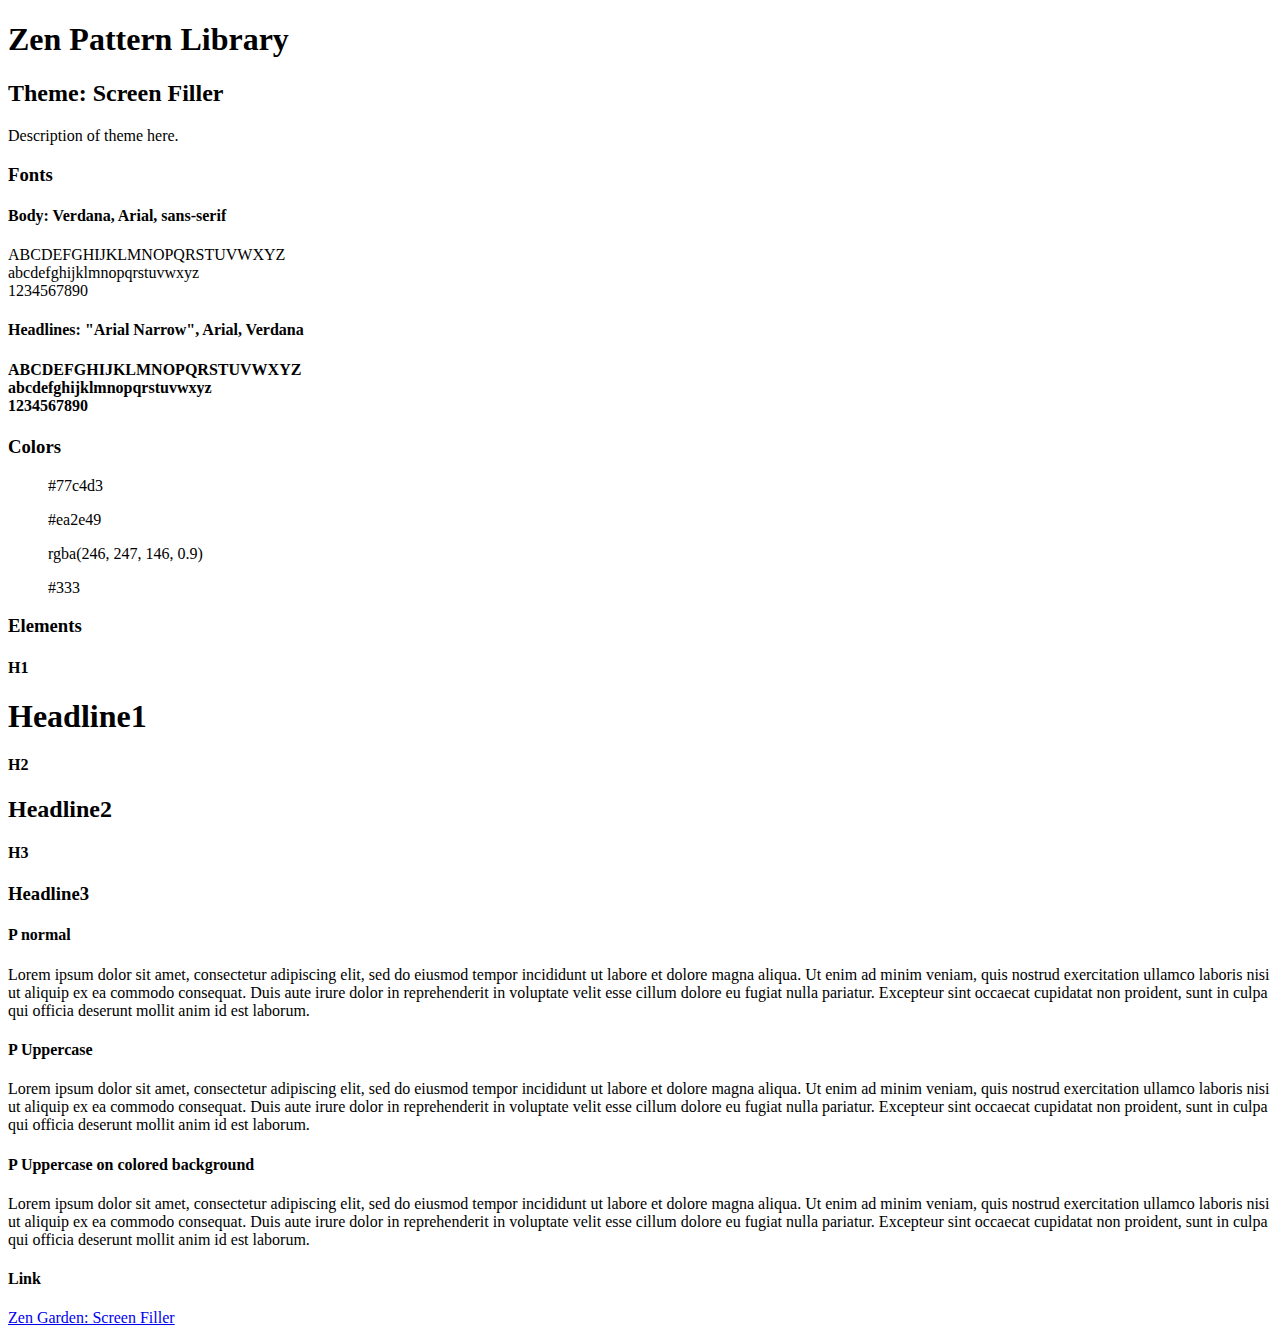
==== zenGarden/pattern.html @ 4f0f5b75 "update" ====
<!DOCTYPE html>
<html lang="en">
  <head>
    <meta charset="UTF-8" />
    <meta name="viewport" content="width=device-width, initial-scale=1.0" />
    <title>Zen Pattern Library</title>
    <link rel="stylesheet" href="style-pattern.css" />
  </head>
  <body>
    <header>
      <h1>
        Zen Pattern Library
      </h1>
    </header>
    <main>
      <h2>Theme: Screen Filler</h2>
      <p>
        Description of theme here. 
      </p>
  
      <section>
        <h3>Fonts</h3>
        <h4>Body: Verdana, Arial, sans-serif</h4>
        <p>
          ABCDEFGHIJKLMNOPQRSTUVWXYZ<br />
          abcdefghijklmnopqrstuvwxyz<br />
          1234567890
        </p>
        <h4>Headlines: "Arial Narrow", Arial, Verdana</h4>
        <h4>
          ABCDEFGHIJKLMNOPQRSTUVWXYZ<br />
          abcdefghijklmnopqrstuvwxyz<br />
          1234567890
        </h4>
      </section>

      <section class="colors">
        <h3>Colors</h3>
        <figure>
          <div class="swatch primary"></div>
          <figcaption>#77c4d3</figcaption>
        </figure>
        <figure>
          <div class="swatch accent1"></div>
          <figcaption>#ea2e49</figcaption>
        </figure>
        <figure>
          <div class="swatch accent2"></div>
          <figcaption>rgba(246, 247, 146, 0.9)</figcaption>
        </figure>
        <figure>
          <div class="swatch text-dark"></div>
          <figcaption>#333</figcaption>
        </figure>
      </section>

      <section class="elements">
        <h3>Elements</h3>
        <div class="element">
          <h4>H1</h4>
          <h1>Headline1</h1>
        </div>
        <div class="element primary">
          <h4>H2</h4>
          <h2>Headline2</h2>
        </div>
        <div class="element">
          <h4>H3</h4>
          <h3>Headline3</h3>
        </div>
        <div class="element">
          <h4>P normal</h4>
          <p>
            Lorem ipsum dolor sit amet, consectetur adipiscing elit, sed do
            eiusmod tempor incididunt ut labore et dolore magna aliqua. Ut enim
            ad minim veniam, quis nostrud exercitation ullamco laboris nisi ut
            aliquip ex ea commodo consequat. Duis aute irure dolor in
            reprehenderit in voluptate velit esse cillum dolore eu fugiat nulla
            pariatur. Excepteur sint occaecat cupidatat non proident, sunt in
            culpa qui officia deserunt mollit anim id est laborum.
          </p>
        </div>
        <div class="element">
          <h4>P Uppercase</h4>
          <p class="uppercase">
            Lorem ipsum dolor sit amet, consectetur adipiscing elit, sed do
            eiusmod tempor incididunt ut labore et dolore magna aliqua. Ut enim
            ad minim veniam, quis nostrud exercitation ullamco laboris nisi ut
            aliquip ex ea commodo consequat. Duis aute irure dolor in
            reprehenderit in voluptate velit esse cillum dolore eu fugiat nulla
            pariatur. Excepteur sint occaecat cupidatat non proident, sunt in
            culpa qui officia deserunt mollit anim id est laborum.
          </p>
        </div>
        <div class="element">
          <h4>P Uppercase on colored background</h4>
          <p class="uppercase-light primary">
            Lorem ipsum dolor sit amet, consectetur adipiscing elit, sed do
            eiusmod tempor incididunt ut labore et dolore magna aliqua. Ut enim
            ad minim veniam, quis nostrud exercitation ullamco laboris nisi ut
            aliquip ex ea commodo consequat. Duis aute irure dolor in
            reprehenderit in voluptate velit esse cillum dolore eu fugiat nulla
            pariatur. Excepteur sint occaecat cupidatat non proident, sunt in
            culpa qui officia deserunt mollit anim id est laborum.
          </p>
        </div>
        <div class="element">
          <h4>Link</h4>
          <a
            href="http://csszengarden.com/217/"
            rel="noreferrer"
            target="_blank"
            >Zen Garden: Screen Filler</a
          >
        </div>
      </section>
    </main>
  </body>
</html>
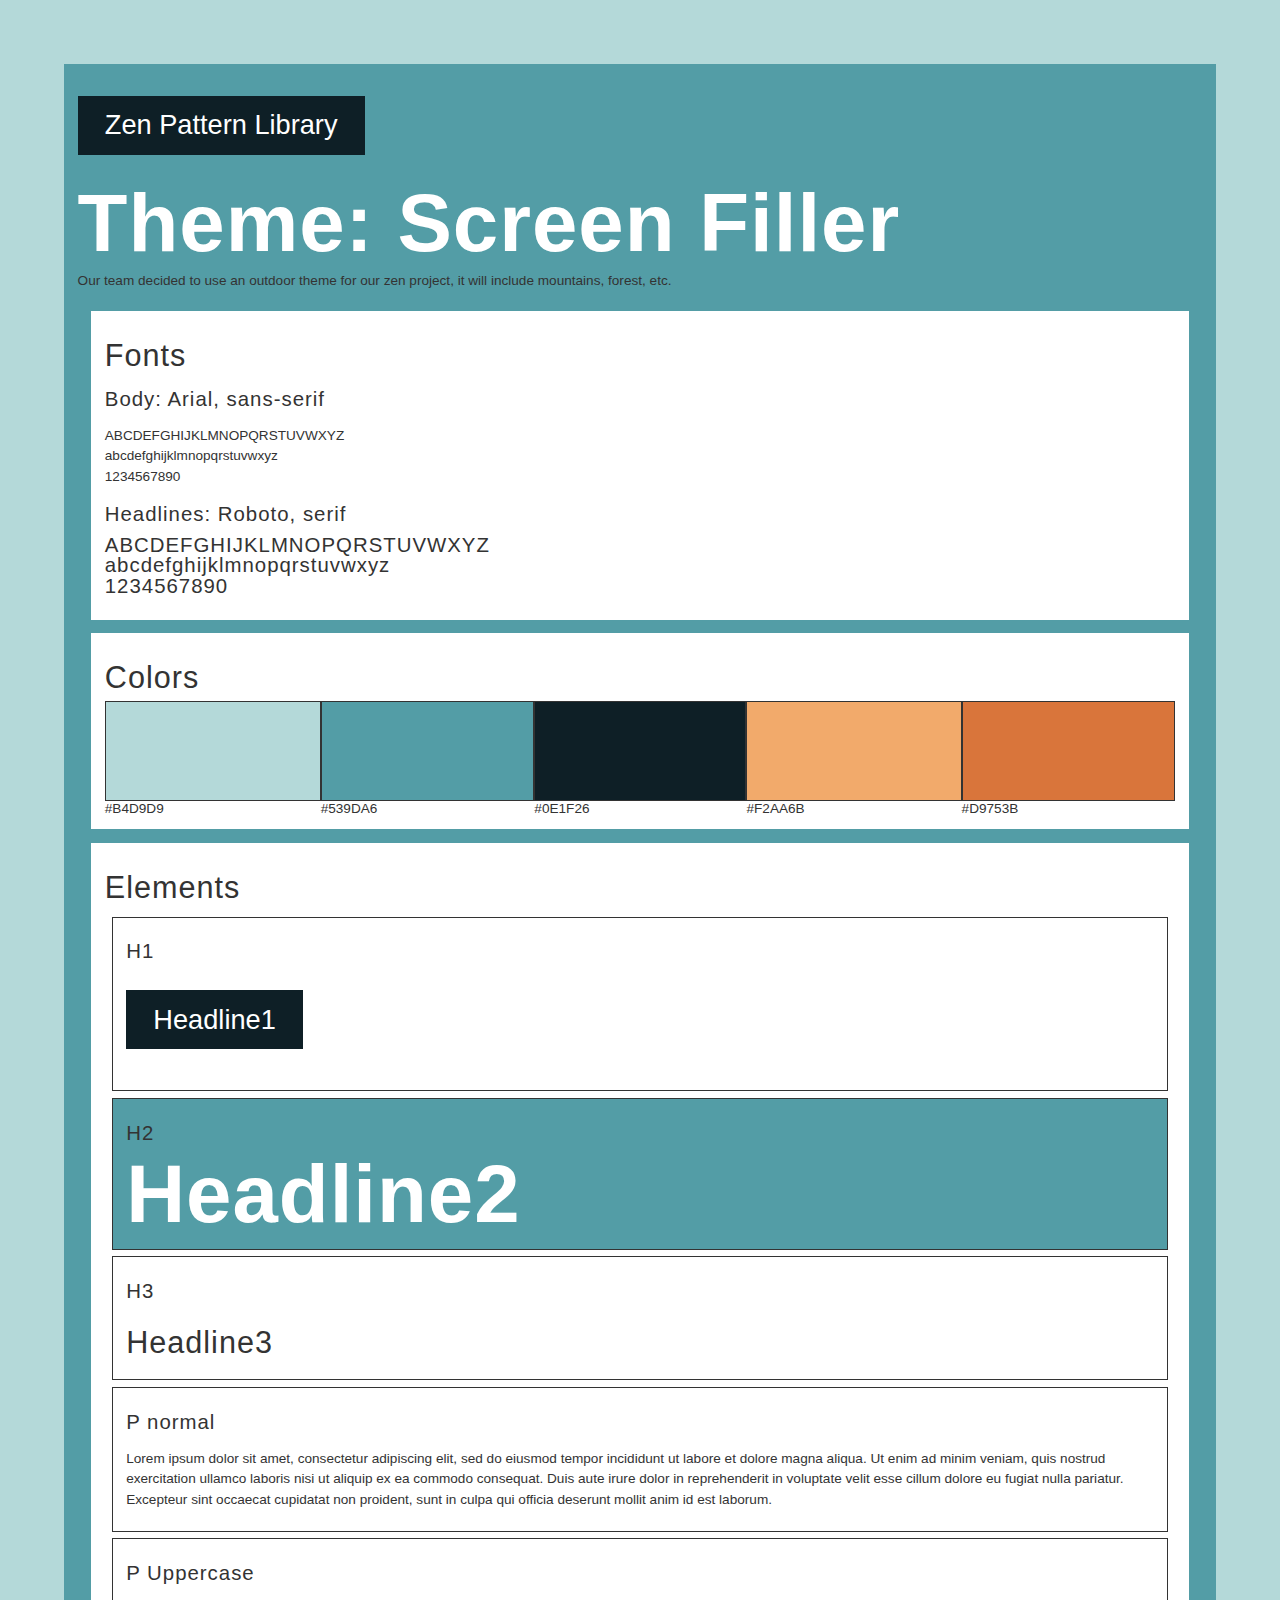
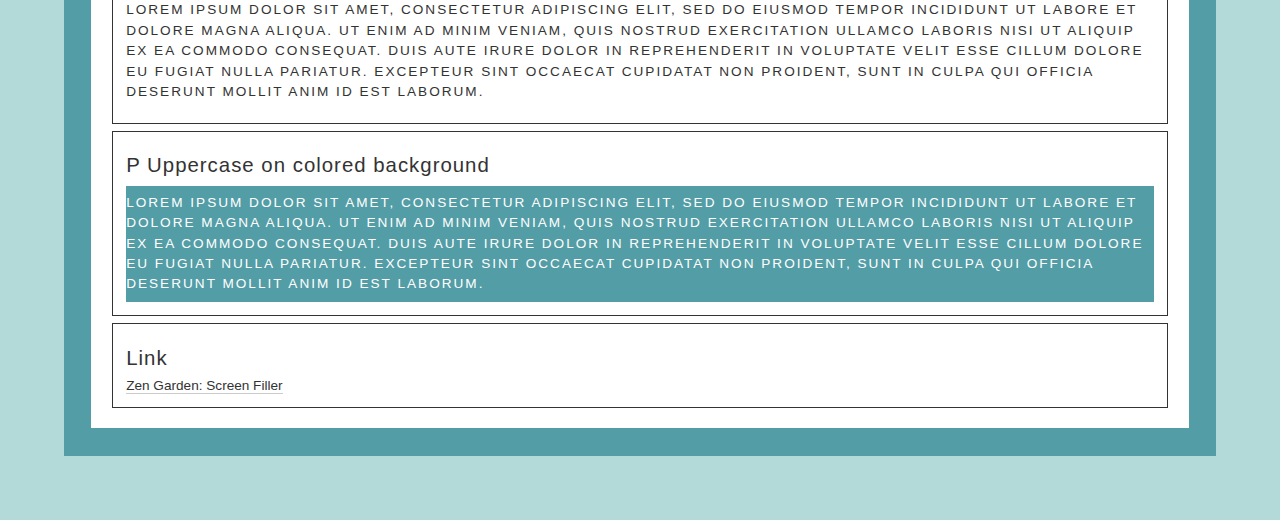
==== commit 24b9af02: "update to pattern library" ====
--- a/zenGarden/pattern.html
+++ b/zenGarden/pattern.html
@@ -15,18 +15,18 @@
     <main>
       <h2>Theme: Screen Filler</h2>
       <p>
-        Description of theme here. 
+        Our team decided to use an outdoor theme for our zen project, it will include mountains, forest, etc. 
       </p>
   
       <section>
         <h3>Fonts</h3>
-        <h4>Body: Verdana, Arial, sans-serif</h4>
+        <h4>Body: Arial, sans-serif</h4>
         <p>
           ABCDEFGHIJKLMNOPQRSTUVWXYZ<br />
           abcdefghijklmnopqrstuvwxyz<br />
           1234567890
         </p>
-        <h4>Headlines: "Arial Narrow", Arial, Verdana</h4>
+        <h4>Headlines: Roboto, serif</h4>
         <h4>
           ABCDEFGHIJKLMNOPQRSTUVWXYZ<br />
           abcdefghijklmnopqrstuvwxyz<br />
@@ -37,20 +37,24 @@
       <section class="colors">
         <h3>Colors</h3>
         <figure>
-          <div class="swatch primary"></div>
-          <figcaption>#77c4d3</figcaption>
+          <div class="swatch lightBlue"></div>
+          <figcaption>#B4D9D9</figcaption>
         </figure>
         <figure>
-          <div class="swatch accent1"></div>
-          <figcaption>#ea2e49</figcaption>
+          <div class="swatch midBlue"></div>
+          <figcaption>#539DA6</figcaption>
         </figure>
         <figure>
-          <div class="swatch accent2"></div>
-          <figcaption>rgba(246, 247, 146, 0.9)</figcaption>
+          <div class="swatch darkBlue"></div>
+          <figcaption>#0E1F26</figcaption>
         </figure>
         <figure>
-          <div class="swatch text-dark"></div>
-          <figcaption>#333</figcaption>
+          <div class="swatch lightOrange"></div>
+          <figcaption>#F2AA6B</figcaption>
+        </figure>
+        <figure>
+          <div class="swatch darkOrange"></div>
+          <figcaption>#D9753B</figcaption>
         </figure>
       </section>
 
@@ -60,7 +64,7 @@
           <h4>H1</h4>
           <h1>Headline1</h1>
         </div>
-        <div class="element primary">
+        <div class="element midBlue">
           <h4>H2</h4>
           <h2>Headline2</h2>
         </div>
@@ -94,7 +98,7 @@
         </div>
         <div class="element">
           <h4>P Uppercase on colored background</h4>
-          <p class="uppercase-light primary">
+          <p class="uppercase-light midBlue">
             Lorem ipsum dolor sit amet, consectetur adipiscing elit, sed do
             eiusmod tempor incididunt ut labore et dolore magna aliqua. Ut enim
             ad minim veniam, quis nostrud exercitation ullamco laboris nisi ut
--- a/zenGarden/style-pattern.css
+++ b/zenGarden/style-pattern.css
@@ -0,0 +1,143 @@
+h2,
+h3,
+h4 {
+  font-family: Arial, sans-serif;
+  margin: 0;
+}
+
+h1 {
+  background: #0E1F26;
+  color: #fff;
+  display: inline-block;
+  font-weight: normal;
+  margin-bottom: 1em;
+  padding: 0.5em 1em;
+}
+
+h2 {
+  color: #fff;
+  font-weight: 900; /* Heavy */
+  font-size: 6em;
+  letter-spacing: 1px;
+  line-height: 1em;
+}
+
+h3 {
+  font-size: 2.25em;
+  font-weight: 200; /* Thin */
+  letter-spacing: 1px;
+  line-height: 1em;
+  padding: 0.5em 0 0.25em 0;
+}
+
+h4 {
+  font-size: 1.5em;
+  font-weight: 200; /* Thin */
+  letter-spacing: 1px;
+  line-height: 1em;
+  margin: 0.5em 0;
+}
+
+p {
+  font-family: "Roboto", arial, sans-serif;
+  font-size: 1em;
+  line-height: 1.5em;
+  padding: 0.5em 0;
+  margin: 0;
+}
+
+a {
+  border-bottom: 1px solid rgba(0, 0, 0, 0.2);
+  color: #333;
+  text-decoration: none;
+  transition: border-color 0.2s ease-in-out;
+}
+
+a:hover {
+  border-color: #539DA6;
+}
+
+* {
+  box-sizing: border-box;
+}
+
+html {
+  background-color: #B4D9D9;
+  padding: 5%;
+}
+
+body {
+  font-family: "Roboto", arial, sans-serif;
+  font-size: 85%;
+  color: #333;
+  background-color: #539DA6;
+  margin: 0;
+  padding: 1em;
+}
+
+section {
+  background-color: white;
+  padding: 1em;
+  margin: 1em;
+}
+
+.colors {
+  display: flex;
+  flex-flow: row wrap;
+}
+.colors > h3 {
+  width: 100%;
+  flex: 1 0 100%;
+}
+.colors > figure {
+  margin: 0;
+  flex: 1 0 auto;
+}
+
+.swatch {
+  width: 100%;
+  height: 100px;
+  border: 1px solid;
+}
+
+.lightBlue {
+  background-color: #B4D9D9;
+}
+
+.midBlue {
+  background-color: #539DA6;
+}
+
+.darkBlue {
+  background-color: #0E1F26;
+}
+
+.lightOrange {
+  background-color: #F2AA6B;
+}
+
+.darkOrange {
+  background-color: #D9753B;
+}
+
+.element {
+  border: 1px solid;
+  margin: 0.5em;
+  padding: 1em;
+}
+
+.uppercase {
+  font-weight: 300;
+  letter-spacing: 2px;
+  text-transform: uppercase;
+  color: #333;
+}
+
+.uppercase-light {
+  font-weight: 300;
+  letter-spacing: 2px;
+  text-transform: uppercase;
+  color: #fff;
+}
+
+/*# sourceMappingURL=style-pattern.css.map */
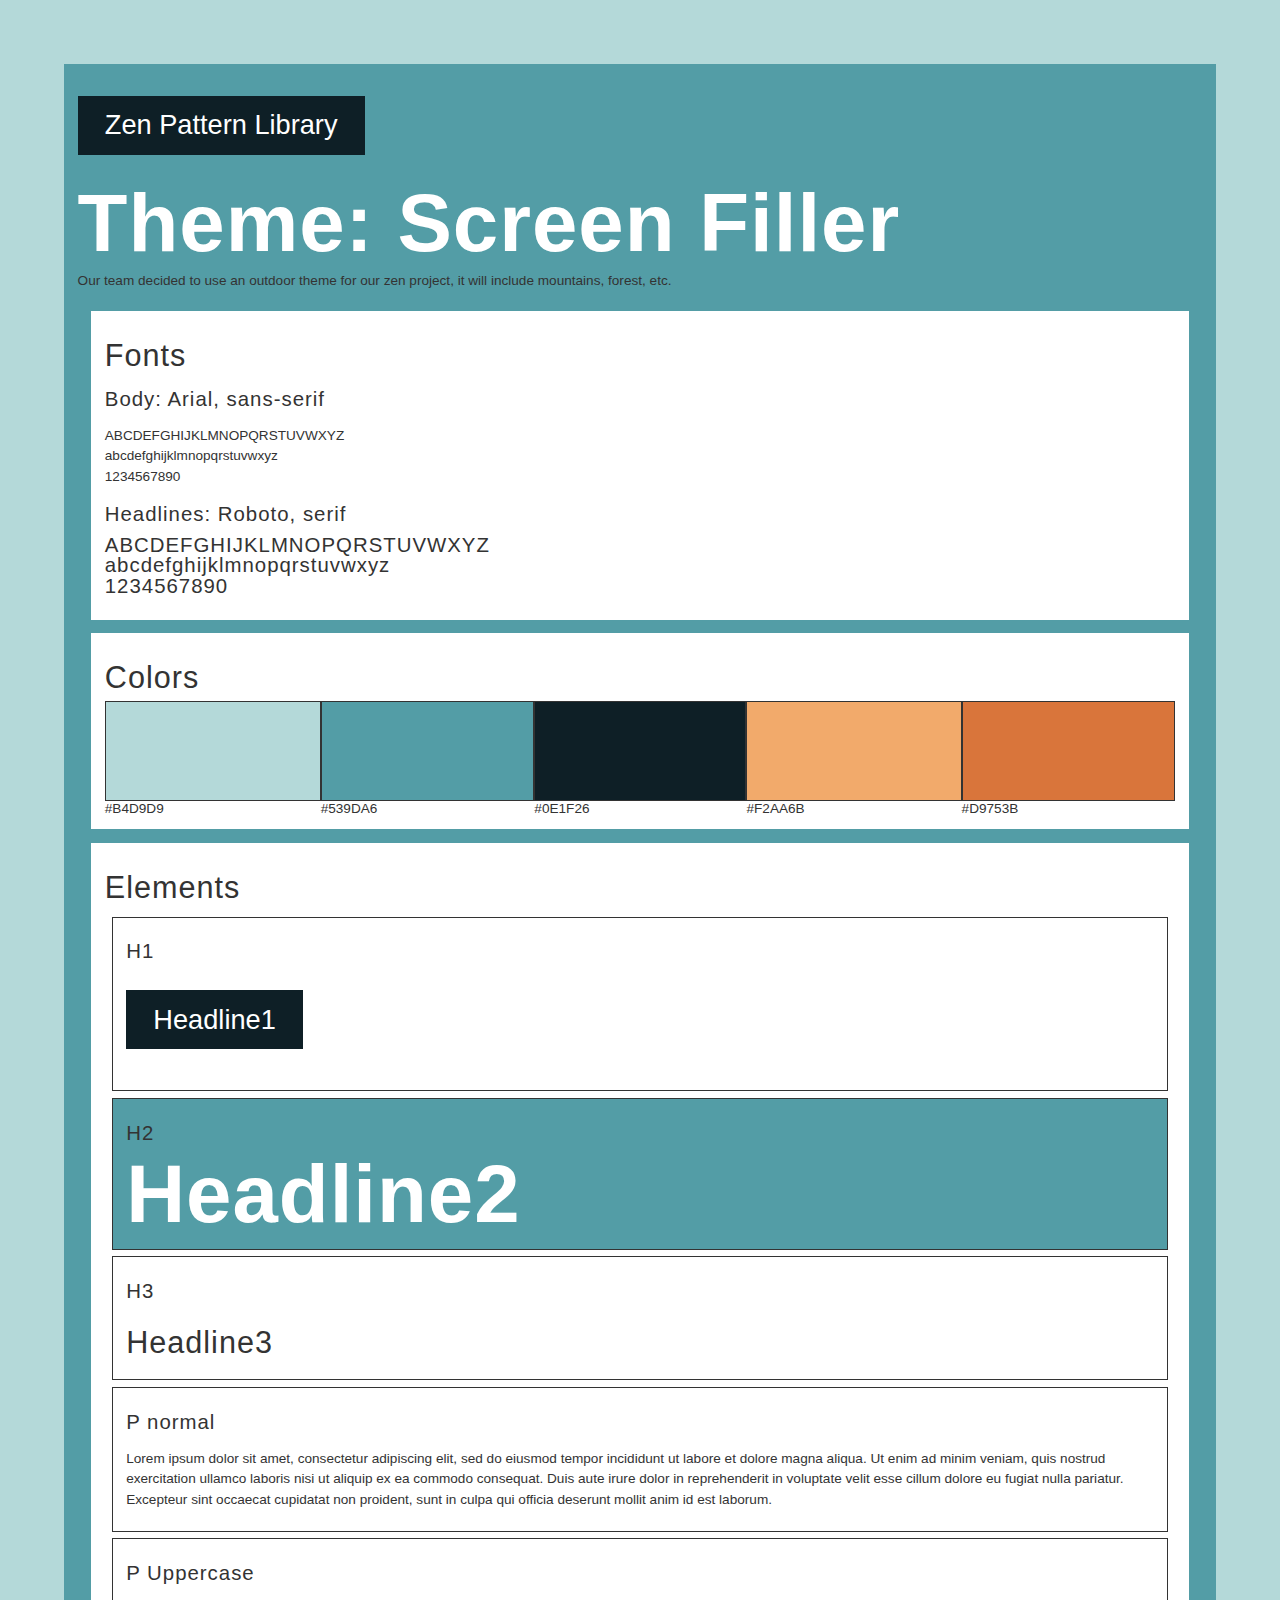
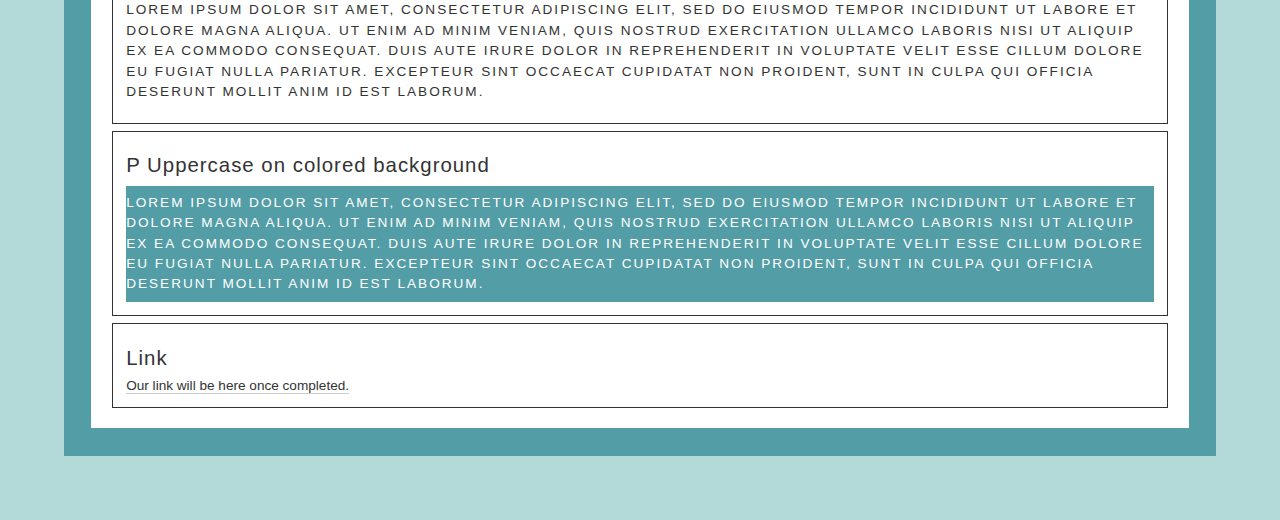
==== commit 27d3b7fc: "update" ====
--- a/zenGarden/pattern.html
+++ b/zenGarden/pattern.html
@@ -110,11 +110,7 @@
         </div>
         <div class="element">
           <h4>Link</h4>
-          <a
-            href="http://csszengarden.com/217/"
-            rel="noreferrer"
-            target="_blank"
-            >Zen Garden: Screen Filler</a
+          <a>Our link will be here once completed.</a
           >
         </div>
       </section>
